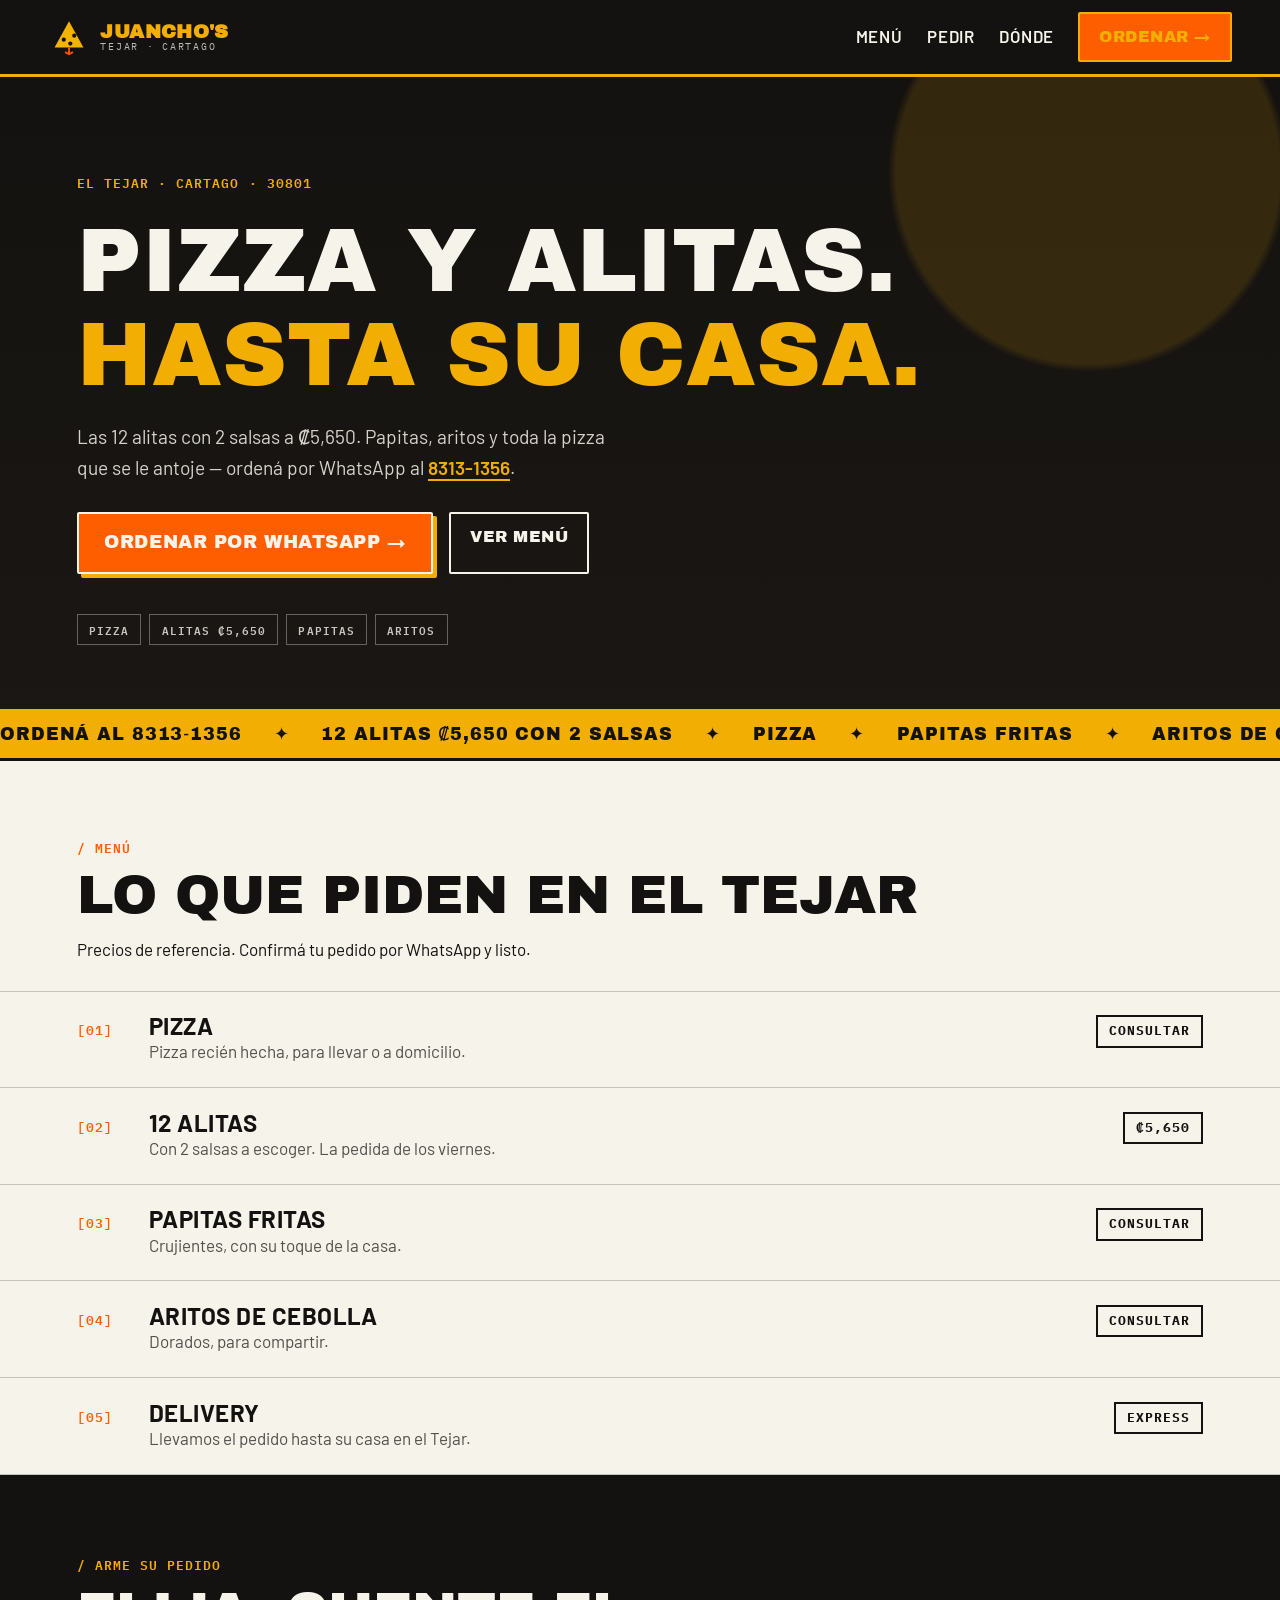
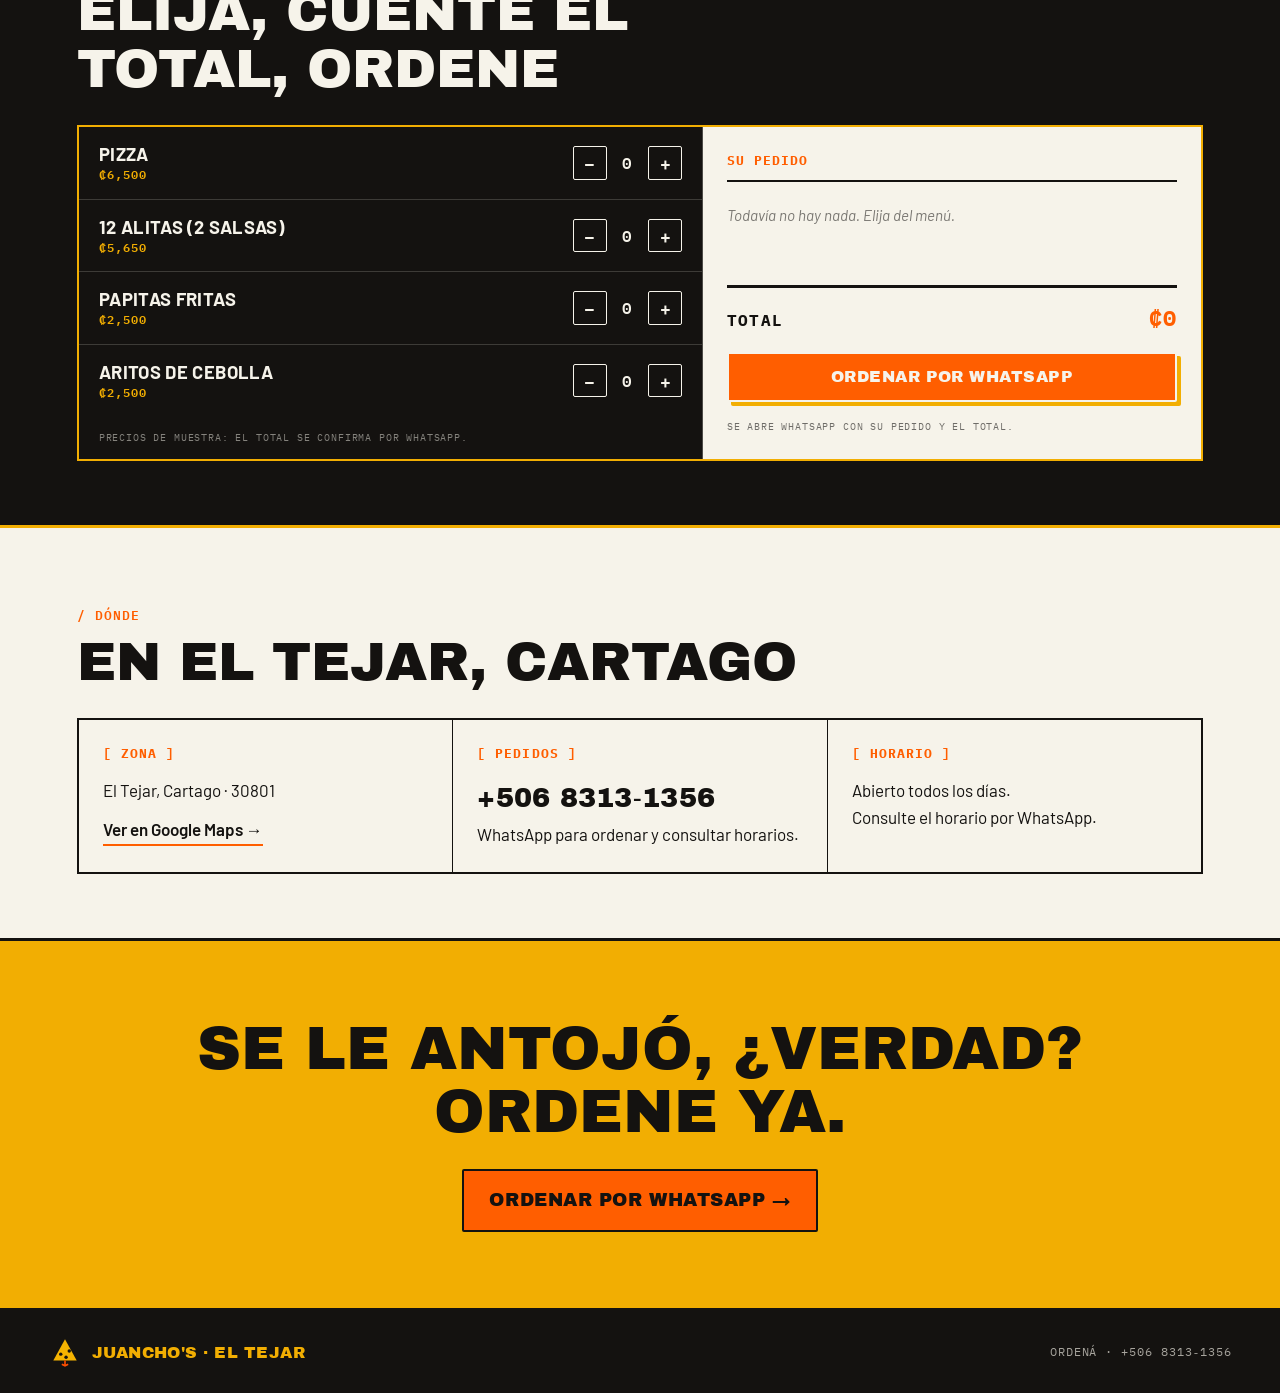
==== juanchos-tejar/index.html @ 35e52085 "Demo Juancho's Tejar (El Tejar, Cartago)" ====
<!DOCTYPE html>
<html lang="es">
<head>
  <meta charset="UTF-8">
  <meta name="viewport" content="width=device-width, initial-scale=1.0">
  <meta name="theme-color" content="#141210">
  <title>Juancho's Tejar — Pizza y alitas en El Tejar, Cartago</title>
  <meta name="description" content="Juancho's en El Tejar, Cartago. Pizza, alitas (12 por ₡5,650 con 2 salsas), papitas y aritos de cebolla. Pedidos por WhatsApp al 8313-1356.">
  <link rel="icon" href="data:image/svg+xml,%3Csvg xmlns='http://www.w3.org/2000/svg' viewBox='0 0 64 64'%3E%3Crect width='64' height='64' fill='%23141210'/%3E%3Cpath d='M32 8 L54 48 L10 48 Z' fill='%23f5b301'/%3E%3Ccircle cx='26' cy='36' r='3' fill='%23141210'/%3E%3Ccircle cx='38' cy='30' r='3' fill='%23141210'/%3E%3Ccircle cx='34' cy='42' r='3' fill='%23141210'/%3E%3C/svg%3E">
  <link rel="preconnect" href="https://fonts.googleapis.com">
  <link rel="preconnect" href="https://fonts.gstatic.com" crossorigin>
  <link href="https://fonts.googleapis.com/css2?family=Archivo+Black&family=Barlow:wght@400;500;600;700&family=IBM+Plex+Mono:wght@400;600;700&display=swap" rel="stylesheet">
  <link rel="stylesheet" href="styles.css">
</head>
<body>
  <header class="topbar">
    <a class="brand" href="#inicio" aria-label="Juancho's Tejar — inicio">
      <img src="logo.svg" alt="" width="42" height="42">
      <span class="brand-text">
        <strong>JUANCHO'S</strong>
        <em>TEJAR&nbsp;·&nbsp;CARTAGO</em>
      </span>
    </a>
    <nav class="nav" aria-label="Principal">
      <a href="#menu">Menú</a>
      <a href="#pedir">Pedir</a>
      <a href="#donde">Dónde</a>
    </nav>
    <a class="btn btn-cta" href="https://wa.me/50683131356?text=Hola%2C%20Juancho%27s%2C%20quiero%20ordenar">Ordenar&nbsp;→</a>
  </header>

  <main>
    <section class="hero" id="inicio">
      <p class="hero-top mono">EL&nbsp;TEJAR&nbsp;·&nbsp;CARTAGO&nbsp;·&nbsp;30801</p>
      <h1>Pizza y alitas.<br><span class="hl">Hasta su casa.</span></h1>
      <p class="hero-sub">Las 12 alitas con 2 salsas a ₡5,650. Papitas, aritos y toda la pizza que se le antoje — ordená por WhatsApp al <a class="tel-link" href="tel:+50683131356">8313&#8209;1356</a>.</p>
      <div class="hero-actions">
        <a class="btn btn-cta btn-big" href="https://wa.me/50683131356?text=Hola%2C%20Juancho%27s%2C%20quiero%20ordenar">Ordenar por WhatsApp&nbsp;→</a>
        <a class="btn btn-ghost" href="#menu">Ver menú</a>
      </div>
      <ul class="hero-chips mono">
        <li>PIZZA</li>
        <li>ALITAS ₡5,650</li>
        <li>PAPITAS</li>
        <li>ARITOS</li>
      </ul>
    </section>

    <div class="ticker" aria-hidden="true">
      <div class="ticker-track">
        <span>ORDENÁ AL 8313‑1356</span><span>✦</span>
        <span>12 ALITAS ₡5,650 CON 2 SALSAS</span><span>✦</span>
        <span>PIZZA</span><span>✦</span>
        <span>PAPITAS FRITAS</span><span>✦</span>
        <span>ARITOS DE CEBOLLA</span><span>✦</span>
        <span>ORDENÁ AL 8313‑1356</span><span>✦</span>
        <span>12 ALITAS ₡5,650 CON 2 SALSAS</span><span>✦</span>
        <span>PIZZA</span><span>✦</span>
        <span>PAPITAS FRITAS</span><span>✦</span>
        <span>ARITOS DE CEBOLLA</span><span>✦</span>
      </div>
    </div>

    <section class="menu" id="menu">
      <div class="sec-head">
        <span class="mono">/ MENÚ</span>
        <h2>Lo que piden en el Tejar</h2>
        <p class="sec-sub">Precios de referencia. Confirmá tu pedido por WhatsApp y listo.</p>
      </div>
      <ul class="menu-list">
        <li class="menu-row">
          <span class="row-idx mono">[01]</span>
          <div class="row-body">
            <h3>Pizza</h3>
            <p>Pizza recién hecha, para llevar o a domicilio.</p>
          </div>
          <span class="row-price mono">CONSULTAR</span>
        </li>
        <li class="menu-row">
          <span class="row-idx mono">[02]</span>
          <div class="row-body">
            <h3>12 alitas</h3>
            <p>Con 2 salsas a escoger. La pedida de los viernes.</p>
          </div>
          <span class="row-price mono">₡5,650</span>
        </li>
        <li class="menu-row">
          <span class="row-idx mono">[03]</span>
          <div class="row-body">
            <h3>Papitas fritas</h3>
            <p>Crujientes, con su toque de la casa.</p>
          </div>
          <span class="row-price mono">CONSULTAR</span>
        </li>
        <li class="menu-row">
          <span class="row-idx mono">[04]</span>
          <div class="row-body">
            <h3>Aritos de cebolla</h3>
            <p>Dorados, para compartir.</p>
          </div>
          <span class="row-price mono">CONSULTAR</span>
        </li>
        <li class="menu-row">
          <span class="row-idx mono">[05]</span>
          <div class="row-body">
            <h3>Delivery</h3>
            <p>Llevamos el pedido hasta su casa en el Tejar.</p>
          </div>
          <span class="row-price mono">EXPRESS</span>
        </li>
      </ul>
    </section>

    <section class="order" id="pedir">
      <div class="sec-head sec-head-inv">
        <span class="mono">/ ARME SU PEDIDO</span>
        <h2>Elija, cuente el total, ordene</h2>
      </div>

      <div class="builder" data-builder>
        <div class="builder-left">
          <ul class="builder-items">
            <li class="b-item" data-item="Pizza" data-price="6500">
              <div class="b-info">
                <span class="b-name">Pizza</span>
                <span class="b-price mono">₡6,500</span>
              </div>
              <div class="b-stepper">
                <button type="button" class="b-btn" data-step="-1" aria-label="Quitar una pizza">−</button>
                <output class="b-qty mono" data-qty>0</output>
                <button type="button" class="b-btn" data-step="1" aria-label="Agregar una pizza">+</button>
              </div>
            </li>
            <li class="b-item" data-item="12 alitas (2 salsas)" data-price="5650">
              <div class="b-info">
                <span class="b-name">12 alitas (2 salsas)</span>
                <span class="b-price mono">₡5,650</span>
              </div>
              <div class="b-stepper">
                <button type="button" class="b-btn" data-step="-1" aria-label="Quitar un combo de alitas">−</button>
                <output class="b-qty mono" data-qty>0</output>
                <button type="button" class="b-btn" data-step="1" aria-label="Agregar un combo de alitas">+</button>
              </div>
            </li>
            <li class="b-item" data-item="Papitas fritas" data-price="2500">
              <div class="b-info">
                <span class="b-name">Papitas fritas</span>
                <span class="b-price mono">₡2,500</span>
              </div>
              <div class="b-stepper">
                <button type="button" class="b-btn" data-step="-1" aria-label="Quitar papitas">−</button>
                <output class="b-qty mono" data-qty>0</output>
                <button type="button" class="b-btn" data-step="1" aria-label="Agregar papitas">+</button>
              </div>
            </li>
            <li class="b-item" data-item="Aritos de cebolla" data-price="2500">
              <div class="b-info">
                <span class="b-name">Aritos de cebolla</span>
                <span class="b-price mono">₡2,500</span>
              </div>
              <div class="b-stepper">
                <button type="button" class="b-btn" data-step="-1" aria-label="Quitar aritos de cebolla">−</button>
                <output class="b-qty mono" data-qty>0</output>
                <button type="button" class="b-btn" data-step="1" aria-label="Agregar aritos de cebolla">+</button>
              </div>
            </li>
          </ul>
          <p class="builder-fine mono">Precios de muestra: el total se confirma por WhatsApp.</p>
        </div>

        <div class="builder-out">
          <p class="mono builder-label">SU PEDIDO</p>
          <ul class="builder-summary" data-summary aria-live="polite">
            <li class="empty">Todavía no hay nada. Elija del menú.</li>
          </ul>
          <div class="builder-total mono">
            <span>TOTAL</span>
            <output data-total>₡0</output>
          </div>
          <a class="btn btn-cta btn-block" href="https://wa.me/50683131356?text=Hola%2C%20Juancho%27s%2C%20quiero%20ordenar" data-send>Ordenar por WhatsApp</a>
          <p class="builder-note mono">Se abre WhatsApp con su pedido y el total.</p>
        </div>
      </div>
    </section>

    <section class="where" id="donde">
      <div class="sec-head">
        <span class="mono">/ DÓNDE</span>
        <h2>En el Tejar, Cartago</h2>
      </div>
      <div class="where-grid">
        <div class="where-card">
          <p class="mono">[ ZONA ]</p>
          <p>El Tejar, Cartago&nbsp;·&nbsp;30801</p>
          <a class="map-link" href="https://maps.google.com/?q=El+Tejar+Cartago+Costa+Rica" target="_blank" rel="noopener">Ver en Google Maps&nbsp;→</a>
        </div>
        <div class="where-card">
          <p class="mono">[ PEDIDOS ]</p>
          <p class="big-tel">+506&nbsp;8313&#8209;1356</p>
          <p>WhatsApp para ordenar y consultar horarios.</p>
        </div>
        <div class="where-card">
          <p class="mono">[ HORARIO ]</p>
          <p>Abierto todos los días.<br>Consulte el horario por WhatsApp.</p>
        </div>
      </div>
    </section>

    <section class="cta-final">
      <h2>Se le antojó, ¿verdad?<br>Ordene ya.</h2>
      <a class="btn btn-cta btn-big" href="https://wa.me/50683131356?text=Hola%2C%20Juancho%27s%2C%20quiero%20ordenar">Ordenar por WhatsApp&nbsp;→</a>
    </section>
  </main>

  <footer class="footer">
    <div class="footer-brand">
      <img src="logo.svg" alt="" width="34" height="34">
      <span>Juancho's&nbsp;·&nbsp;El&nbsp;Tejar</span>
    </div>
    <p class="mono">ORDENÁ&nbsp;·&nbsp;+506&nbsp;8313&#8209;1356</p>
  </footer>

  <script src="script.js"></script>
</body>
</html>
---- juanchos-tejar/styles.css ----
:root {
  --ink: hsl(30 12% 7%);
  --paper: hsl(44 40% 94%);
  --cheese: hsl(43 98% 48%);
  --accent: hsl(22 100% 50%);
  --disp: 'Archivo Black', sans-serif;
  --body: 'Barlow', sans-serif;
  --mono: 'IBM Plex Mono', monospace;
  --r-btn: 2px;
  --r-box: 0px;
  --hair: 1px solid hsl(30 12% 7% / 0.22);
  --ease: cubic-bezier(0.22, 1, 0.36, 1);
}

* { margin: 0; padding: 0; box-sizing: border-box; }

html { scroll-behavior: smooth; }

body {
  font-family: var(--body);
  background: var(--paper);
  color: var(--ink);
  line-height: 1.6;
  font-size: 1.0625rem;
}

::selection { background: var(--cheese); color: var(--ink); }

:focus-visible {
  outline: 3px solid var(--accent);
  outline-offset: 2px;
}

img { display: block; max-width: 100%; }

.mono { font-family: var(--mono); font-size: 0.8125rem; letter-spacing: 0.08em; text-transform: uppercase; }

h1, h2, h3 { font-family: var(--disp); font-weight: 400; line-height: 1.05; text-wrap: balance; }

/* ---------- Topbar ---------- */
.topbar {
  position: sticky;
  top: 0;
  z-index: 50;
  display: flex;
  align-items: center;
  gap: 1.5rem;
  padding: 0.75rem clamp(1rem, 4vw, 3rem);
  background: var(--ink);
  color: var(--paper);
  border-bottom: 3px solid var(--cheese);
}

.brand { display: flex; align-items: center; gap: 0.65rem; text-decoration: none; color: var(--paper); }

.brand-text { display: flex; flex-direction: column; line-height: 1.05; }
.brand-text strong { font-family: var(--disp); font-size: 1.2rem; letter-spacing: 0.02em; color: var(--cheese); }
.brand-text em { font-family: var(--mono); font-style: normal; font-size: 0.6rem; letter-spacing: 0.18em; color: hsl(44 40% 94% / 0.75); }

.nav { display: flex; gap: 1.5rem; margin-left: auto; }
.nav a { font-family: var(--body); font-weight: 600; font-size: 1.05rem; text-transform: uppercase; letter-spacing: 0.05em; color: var(--paper); text-decoration: none; padding: 0.25rem 0; border-bottom: 2px solid transparent; }
.nav a:hover { border-color: var(--accent); }

.btn {
  display: inline-block;
  font-family: var(--disp);
  font-size: 1rem;
  text-transform: uppercase;
  letter-spacing: 0.03em;
  text-decoration: none;
  padding: 0.65rem 1.2rem;
  border: 2px solid var(--ink);
  border-radius: var(--r-btn);
  color: var(--ink);
  background: transparent;
  transition: transform 150ms var(--ease), background 150ms var(--ease);
}

.btn:hover { transform: translate(-2px, -2px); }

.btn-cta { background: var(--accent); border-color: var(--paper); color: var(--paper); box-shadow: 4px 4px 0 var(--cheese); }
.btn-cta:hover { box-shadow: 6px 6px 0 var(--cheese); }

.topbar .btn-cta { border-color: var(--cheese); color: var(--cheese); box-shadow: none; }
.topbar .btn-cta:hover { background: var(--cheese); color: var(--ink); }

.btn-ghost { border-color: var(--paper); color: var(--paper); }
.btn-ghost:hover { background: var(--paper); color: var(--ink); }

.btn-big { font-size: 1.15rem; padding: 0.9rem 1.6rem; }

.btn-block { display: block; text-align: center; width: 100%; }

/* ---------- Hero ---------- */
.hero {
  background: var(--ink);
  color: var(--paper);
  padding: clamp(3rem, 8vw, 6rem) clamp(1rem, 6vw, 5rem) clamp(2.5rem, 5vw, 4rem);
  border-bottom: 3px solid var(--cheese);
  background-image:
    radial-gradient(circle at 85% 15%, hsl(43 98% 48% / 0.14) 0 12rem, transparent 12.5rem),
    linear-gradient(180deg, var(--ink) 0%, hsl(30 12% 9%) 100%);
}

.hero-top { color: var(--cheese); font-weight: 600; margin-bottom: 1.25rem; }

.hero h1 { font-size: clamp(2.8rem, 8vw, 5.6rem); text-transform: uppercase; }
.hero h1 .hl { color: var(--cheese); }

.hero-sub { max-width: 34rem; margin: 1.25rem 0 1.75rem; font-size: 1.2rem; color: hsl(44 40% 94% / 0.85); }
.tel-link { color: var(--cheese); font-weight: 600; text-decoration: none; border-bottom: 2px solid var(--cheese); }

.hero-actions { display: flex; flex-wrap: wrap; gap: 1rem; }

.hero-chips { list-style: none; display: flex; flex-wrap: wrap; gap: 0.5rem; margin-top: 2.5rem; }
.hero-chips li { border: 1px solid hsl(44 40% 94% / 0.35); padding: 0.35rem 0.7rem; color: hsl(44 40% 94% / 0.8); font-weight: 600; font-size: 0.7rem; }

/* ---------- Ticker ---------- */
.ticker { background: var(--cheese); border-bottom: 3px solid var(--ink); overflow: hidden; }
.ticker-track { display: flex; gap: 2rem; width: max-content; animation: ticker 24s linear infinite; padding: 0.55rem 0; }
.ticker-track span { font-family: var(--disp); font-size: 1.1rem; text-transform: uppercase; letter-spacing: 0.05em; white-space: nowrap; color: var(--ink); }

@keyframes ticker {
  from { transform: translateX(0); }
  to { transform: translateX(-50%); }
}

/* ---------- Secciones ---------- */
.sec-head { padding: clamp(2.5rem, 6vw, 4.5rem) clamp(1rem, 6vw, 5rem) 1.75rem; max-width: 74rem; }
.sec-head .mono { color: var(--accent); font-weight: 600; }
.sec-head h2 { font-size: clamp(2rem, 5vw, 3.4rem); text-transform: uppercase; margin-top: 0.4rem; }
.sec-sub { max-width: 30rem; margin-top: 0.75rem; }

/* ---------- Menú ---------- */
.menu { border-bottom: 3px solid var(--ink); background: var(--paper); }
.menu-list { list-style: none; }
.menu-row {
  display: grid;
  grid-template-columns: 3.5rem 1fr auto;
  gap: 1rem;
  align-items: baseline;
  padding: 1.35rem clamp(1rem, 6vw, 5rem);
  border-top: var(--hair);
}
.menu-row:last-child { border-bottom: var(--hair); }
.row-idx { font-weight: 600; color: var(--accent); }
.row-body h3 { font-size: 1.5rem; text-transform: uppercase; font-family: var(--body); font-weight: 700; letter-spacing: 0.02em; }
.row-body p { color: hsl(30 12% 7% / 0.72); max-width: 32rem; }
.row-price { border: 2px solid var(--ink); padding: 0.25rem 0.7rem; font-weight: 700; font-size: 0.8rem; }

.menu-row:hover { background: hsl(43 98% 48% / 0.1); }
.menu-row:hover .row-idx { color: var(--ink); }

/* ---------- Order / builder ---------- */
.order { background: var(--ink); color: var(--paper); border-bottom: 3px solid var(--cheese); padding-bottom: clamp(2rem, 5vw, 4rem); }
.sec-head-inv .mono { color: var(--cheese); }
.sec-head-inv h2 { color: var(--paper); }

.builder {
  display: grid;
  grid-template-columns: 1.25fr 1fr;
  gap: 1px;
  background: hsl(44 40% 94% / 0.25);
  margin: 0 clamp(1rem, 6vw, 5rem);
  border: 2px solid var(--cheese);
}

.builder-left { background: var(--ink); }
.builder-items { list-style: none; }
.b-item {
  display: flex;
  align-items: center;
  justify-content: space-between;
  gap: 1rem;
  padding: 1rem 1.25rem;
  border-bottom: 1px solid hsl(44 40% 94% / 0.18);
}
.b-item:last-child { border-bottom: none; }
.b-info { display: flex; flex-direction: column; line-height: 1.3; }
.b-name { font-family: var(--body); font-weight: 700; font-size: 1.15rem; text-transform: uppercase; letter-spacing: 0.02em; }
.b-price { color: var(--cheese); font-weight: 600; font-size: 0.75rem; font-variant-numeric: tabular-nums; }

.b-stepper { display: flex; align-items: center; gap: 0.5rem; }
.b-btn {
  width: 2.1rem; height: 2.1rem;
  font-family: var(--mono); font-size: 1.15rem; font-weight: 600;
  background: transparent; color: var(--paper);
  border: 1px solid var(--paper); border-radius: var(--r-btn);
  cursor: pointer;
  transition: background 150ms var(--ease), color 150ms var(--ease), border-color 150ms var(--ease);
}
.b-btn:hover { background: var(--accent); color: var(--paper); border-color: var(--accent); }
.b-qty { min-width: 1.6rem; text-align: center; font-weight: 600; font-size: 1rem; }

.builder-fine { padding: 0.8rem 1.25rem; color: hsl(44 40% 94% / 0.5); font-size: 0.65rem; }

.builder-out { background: var(--paper); color: var(--ink); padding: 1.5rem; display: flex; flex-direction: column; gap: 1rem; }
.builder-label { font-weight: 700; color: var(--accent); border-bottom: 2px solid var(--ink); padding-bottom: 0.5rem; }
.builder-summary { list-style: none; display: flex; flex-direction: column; gap: 0.35rem; font-size: 0.95rem; flex: 1; }
.builder-summary li { display: flex; justify-content: space-between; gap: 1rem; border-bottom: 1px dashed hsl(30 12% 7% / 0.3); padding: 0.3rem 0; }
.builder-summary li.empty { border: none; color: hsl(30 12% 7% / 0.55); font-style: italic; }
.builder-summary .q { font-family: var(--mono); font-weight: 700; color: var(--accent); }
.builder-summary .line-price { font-family: var(--mono); font-weight: 600; font-variant-numeric: tabular-nums; }

.builder-total {
  display: flex;
  justify-content: space-between;
  align-items: baseline;
  border-top: 3px solid var(--ink);
  padding-top: 0.75rem;
  font-weight: 700;
  font-size: 1rem;
}
.builder-total output { font-size: 1.4rem; font-weight: 700; font-variant-numeric: tabular-nums; color: var(--accent); }

.builder-note { font-size: 0.65rem; color: hsl(30 12% 7% / 0.6); }

/* ---------- Dónde ---------- */
.where { border-bottom: 3px solid var(--ink); }
.where-grid { display: grid; grid-template-columns: repeat(3, 1fr); gap: 1px; background: var(--ink); margin: 0 clamp(1rem, 6vw, 5rem) clamp(2.5rem, 5vw, 4rem); border: 2px solid var(--ink); }
.where-card { background: var(--paper); padding: 1.5rem; }
.where-card .mono { color: var(--accent); font-weight: 700; margin-bottom: 0.75rem; display: block; }
.big-tel { font-family: var(--disp); font-size: 1.7rem; letter-spacing: 0.01em; }
.map-link { display: inline-block; margin-top: 0.75rem; color: var(--ink); font-weight: 600; text-decoration: none; border-bottom: 2px solid var(--accent); }

/* ---------- CTA final ---------- */
.cta-final { background: var(--cheese); color: var(--ink); border-bottom: 3px solid var(--ink); text-align: center; padding: clamp(2.5rem, 6vw, 5rem) 1rem; }
.cta-final h2 { font-size: clamp(2.2rem, 5vw, 3.8rem); text-transform: uppercase; margin-bottom: 1.5rem; }
.cta-final .btn-cta { border-color: var(--ink); color: var(--ink); }

/* ---------- Footer ---------- */
.footer { display: flex; flex-wrap: wrap; align-items: center; justify-content: space-between; gap: 1rem; padding: 1.5rem clamp(1rem, 6vw, 3rem); background: var(--ink); color: var(--paper); }
.footer-brand { display: flex; align-items: center; gap: 0.6rem; font-family: var(--disp); font-size: 1rem; text-transform: uppercase; letter-spacing: 0.03em; color: var(--cheese); }
.footer .mono { color: hsl(44 40% 94% / 0.65); font-size: 0.72rem; }

/* ---------- Responsive ---------- */
@media (max-width: 800px) {
  .topbar { flex-wrap: wrap; }
  .nav { order: 3; width: 100%; justify-content: space-between; gap: 0; margin: 0; }
  .nav a { font-size: 1rem; }

  .builder { grid-template-columns: 1fr; }
  .where-grid { grid-template-columns: 1fr; }
}

@media (max-width: 480px) {
  body { font-size: 1rem; }
  .menu-row { grid-template-columns: 2.2rem 1fr; }
  .row-price { display: none; }
  .hero-chips li { font-size: 0.62rem; }
  .topbar .btn { font-size: 0.85rem; padding: 0.5rem 0.7rem; }
  .b-item { flex-direction: column; align-items: flex-start; gap: 0.6rem; }
}

@media (prefers-reduced-motion: reduce) {
  html { scroll-behavior: auto; }
  .ticker-track { animation: none; flex-wrap: wrap; }
  .btn, .b-btn { transition: none; }
  .btn:hover { transform: none; box-shadow: 4px 4px 0 var(--cheese); }
}
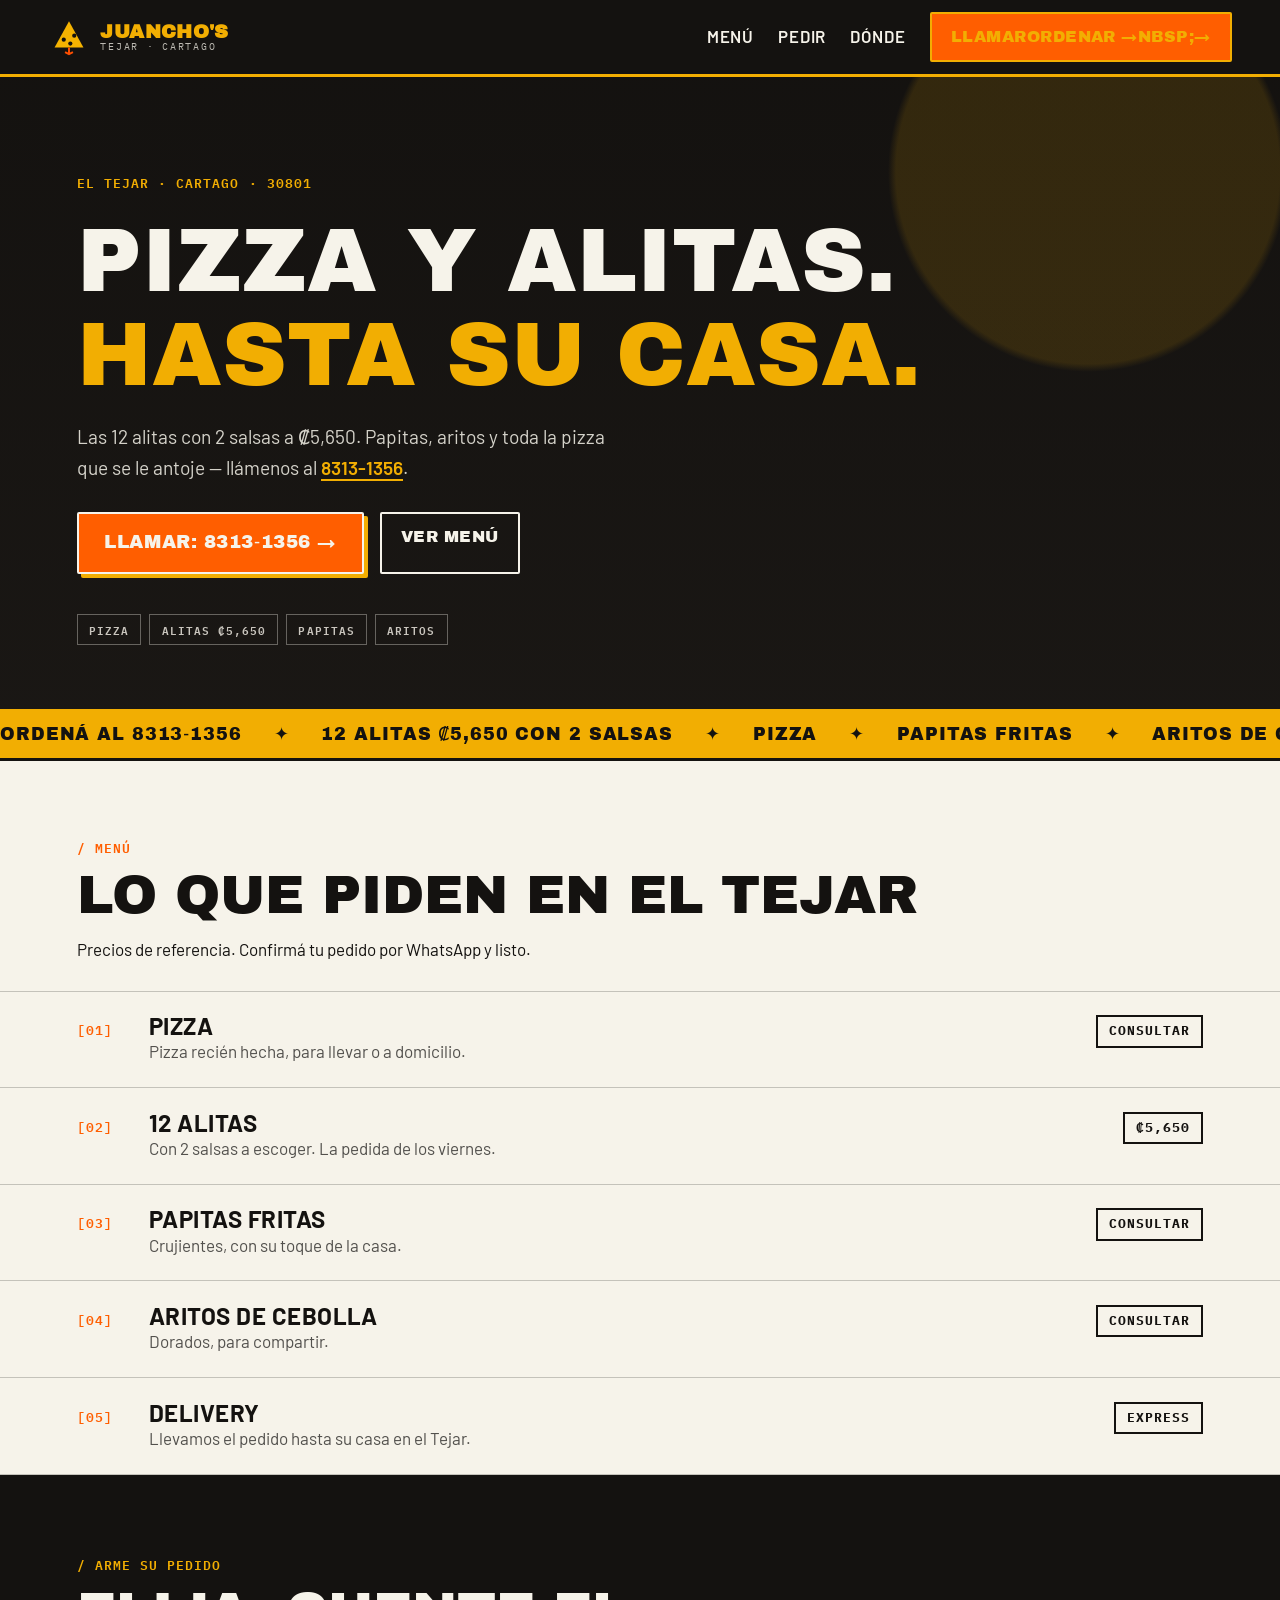
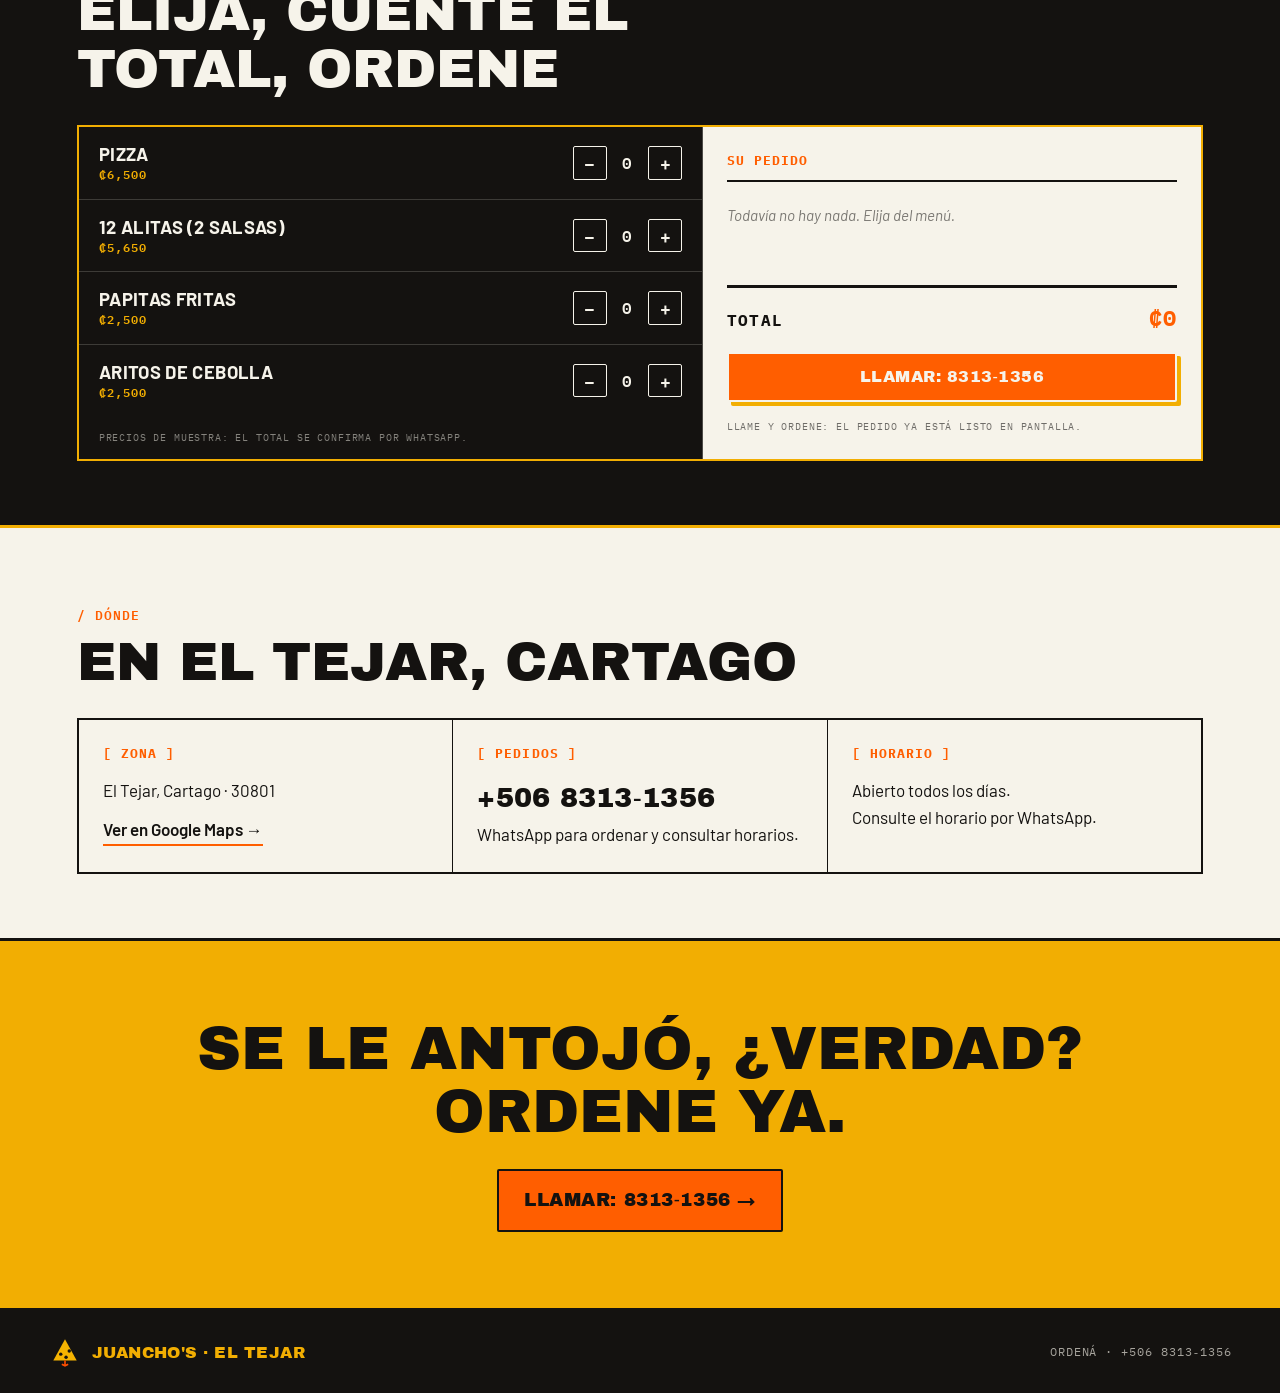
==== commit 1b7e1518: "Juancho's Tejar: CTA de llamada (número no es WhatsApp)" ====
--- a/juanchos-tejar/index.html
+++ b/juanchos-tejar/index.html
@@ -26,16 +26,16 @@
       <a href="#pedir">Pedir</a>
       <a href="#donde">Dónde</a>
     </nav>
-    <a class="btn btn-cta" href="https://wa.me/50683131356?text=Hola%2C%20Juancho%27s%2C%20quiero%20ordenar">Ordenar&nbsp;→</a>
+    <a class="btn btn-cta" href="tel:+50683131356">LlamarOrdenar&nbsp;→nbsp;→</a>
   </header>
 
   <main>
     <section class="hero" id="inicio">
       <p class="hero-top mono">EL&nbsp;TEJAR&nbsp;·&nbsp;CARTAGO&nbsp;·&nbsp;30801</p>
       <h1>Pizza y alitas.<br><span class="hl">Hasta su casa.</span></h1>
-      <p class="hero-sub">Las 12 alitas con 2 salsas a ₡5,650. Papitas, aritos y toda la pizza que se le antoje — ordená por WhatsApp al <a class="tel-link" href="tel:+50683131356">8313&#8209;1356</a>.</p>
+      <p class="hero-sub">Las 12 alitas con 2 salsas a ₡5,650. Papitas, aritos y toda la pizza que se le antoje — llámenos al <a class="tel-link" href="tel:+50683131356">8313&#8209;1356</a>.</p>
       <div class="hero-actions">
-        <a class="btn btn-cta btn-big" href="https://wa.me/50683131356?text=Hola%2C%20Juancho%27s%2C%20quiero%20ordenar">Ordenar por WhatsApp&nbsp;→</a>
+        <a class="btn btn-cta btn-big" href="tel:+50683131356">Llamar:&nbsp;8313&#8209;1356&nbsp;→</a>
         <a class="btn btn-ghost" href="#menu">Ver menú</a>
       </div>
       <ul class="hero-chips mono">
@@ -177,8 +177,8 @@
             <span>TOTAL</span>
             <output data-total>₡0</output>
           </div>
-          <a class="btn btn-cta btn-block" href="https://wa.me/50683131356?text=Hola%2C%20Juancho%27s%2C%20quiero%20ordenar" data-send>Ordenar por WhatsApp</a>
-          <p class="builder-note mono">Se abre WhatsApp con su pedido y el total.</p>
+          <a class="btn btn-cta btn-block" href="tel:+50683131356" data-send>Llamar:&nbsp;8313&#8209;1356</a>
+          <p class="builder-note mono">Llame y ordene: el pedido ya está listo en pantalla.</p>
         </div>
       </div>
     </section>
@@ -208,7 +208,7 @@
 
     <section class="cta-final">
       <h2>Se le antojó, ¿verdad?<br>Ordene ya.</h2>
-      <a class="btn btn-cta btn-big" href="https://wa.me/50683131356?text=Hola%2C%20Juancho%27s%2C%20quiero%20ordenar">Ordenar por WhatsApp&nbsp;→</a>
+      <a class="btn btn-cta btn-big" href="tel:+50683131356">Llamar:&nbsp;8313&#8209;1356&nbsp;→</a>
     </section>
   </main>
 
